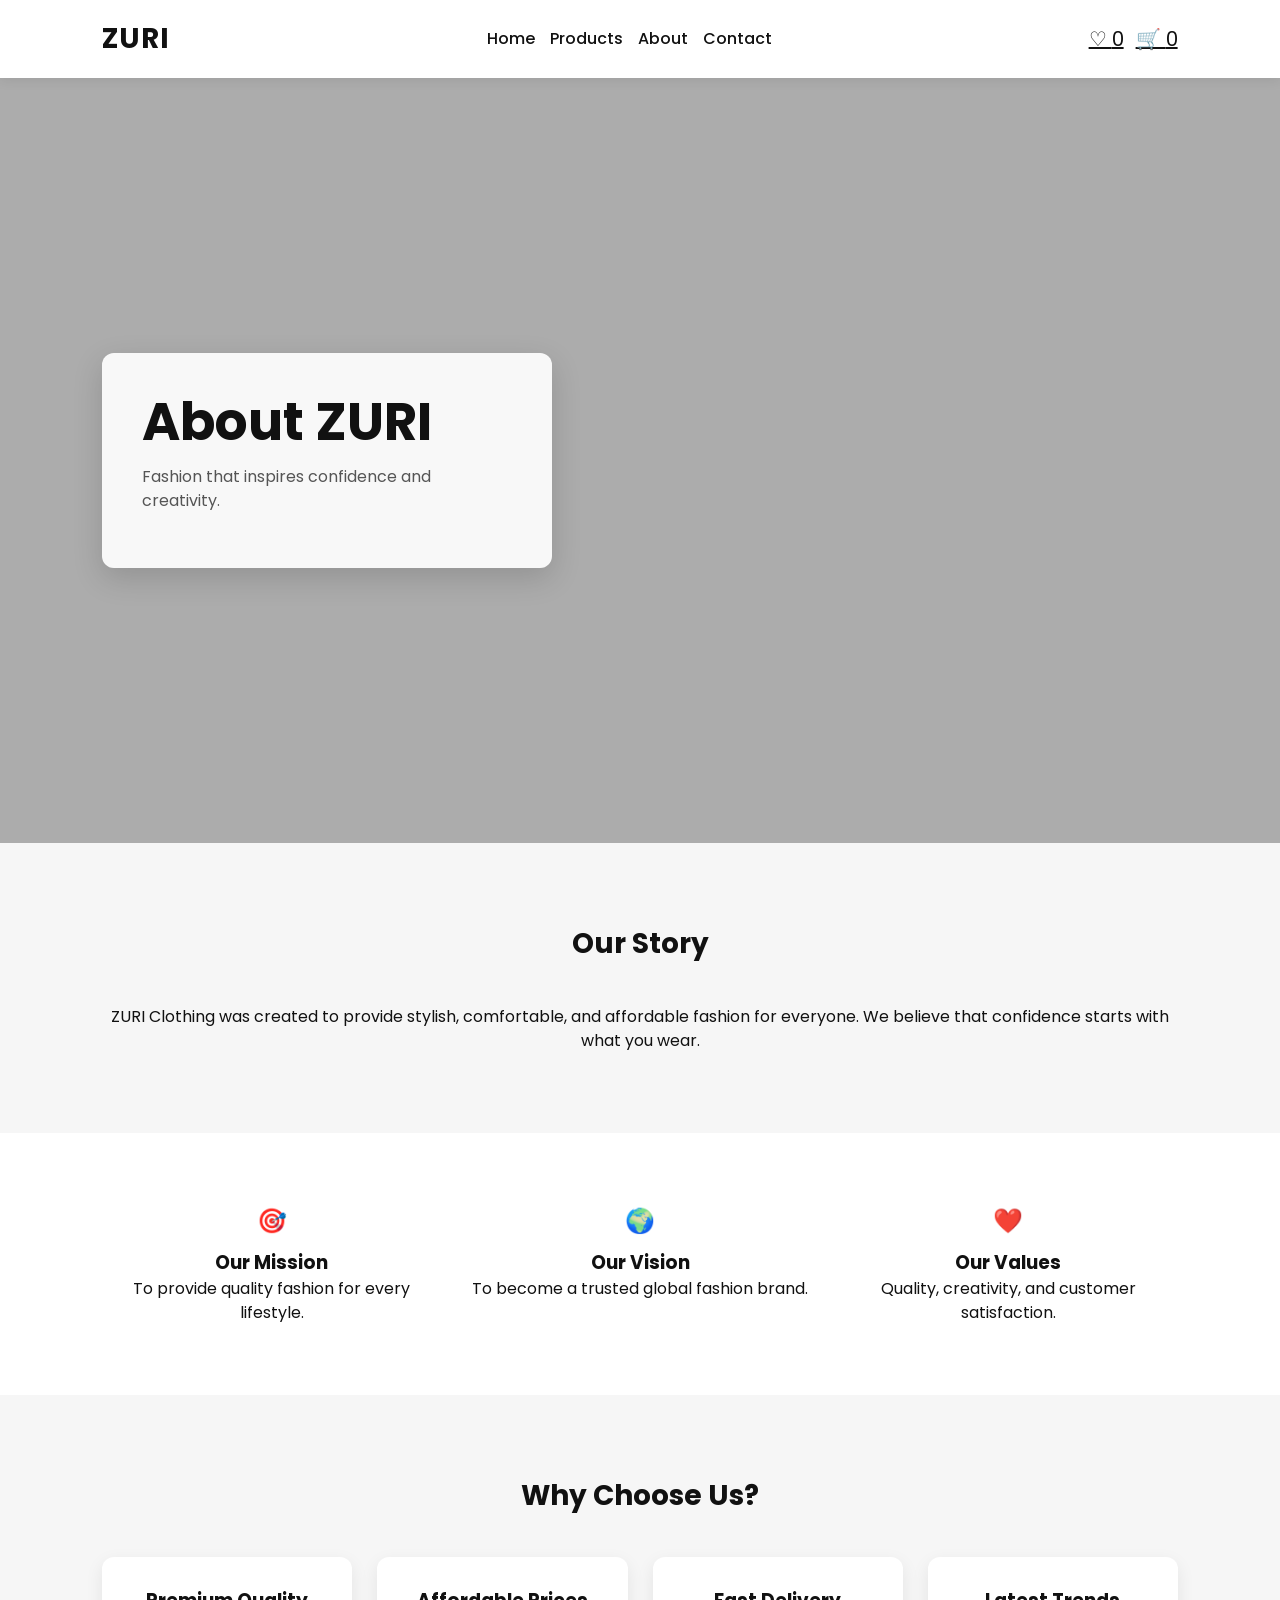
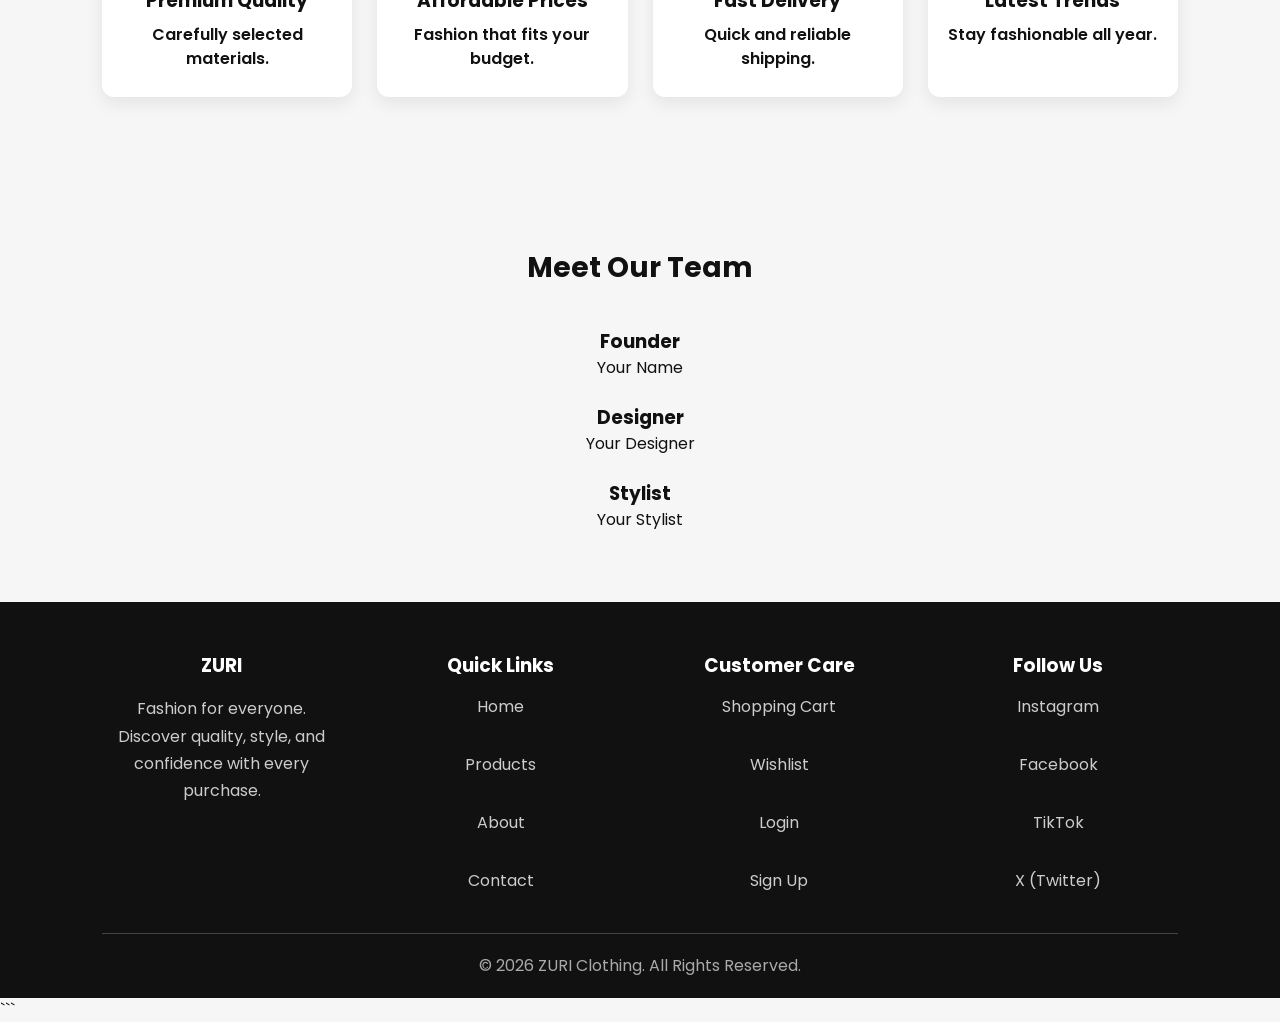
==== about.html @ 8f99bfe1 "made the footer changes to all the otther pages" ====
<!DOCTYPE html>
<html>

<head>

    <title>About | ZURI Clothing</title>

    <link rel="stylesheet" href="style.css">

    <link href="https://fonts.googleapis.com/css2?family=Poppins:wght@300;400;600;700&display=swap" rel="stylesheet">

</head>

<body>

<header>

<div class="logo">
<h2>ZURI</h2>
</div>

<nav>

<a href="index.html">Home</a>
<a href="products.html">Products</a>
<a href="about.html">About</a>
<a href="contact.html">Contact</a>

</nav>
<div class="icons">

<a href="wishlist.html">
♡ <span id="wishCount">0</span>
</a>

<a href="cart.html">
🛒 <span id="cartCount">0</span>
</a>

</div>

</header>

<section class="hero">

<div class="hero-text">

<h1>About ZURI</h1>

<p>
Fashion that inspires confidence and creativity.
</p>

</div>

</section>

<section class="categories">

<h2>Our Story</h2>

<p style="text-align:center; margin-top:20px;">

ZURI Clothing was created to provide stylish,
comfortable, and affordable fashion for everyone.
We believe that confidence starts with what you wear.

</p>

</section>

<section class="features">

<div>

<h2>🎯</h2>

<h3>Our Mission</h3>

<p>
To provide quality fashion for every lifestyle.
</p>

</div>

<div>

<h2>🌍</h2>

<h3>Our Vision</h3>

<p>
To become a trusted global fashion brand.
</p>

</div>

<div>

<h2>❤️</h2>

<h3>Our Values</h3>

<p>
Quality, creativity, and customer satisfaction.
</p>

</div>

</section>

<section class="products">

<h2>Why Choose Us?</h2>

<div class="product-box">

<div class="product">

<h3>Premium Quality</h3>

<p>
Carefully selected materials.
</p>

</div>

<div class="product">

<h3>Affordable Prices</h3>

<p>
Fashion that fits your budget.
</p>

</div>

<div class="product">

<h3>Fast Delivery</h3>

<p>
Quick and reliable shipping.
</p>

</div>

<div class="product">

<h3>Latest Trends</h3>

<p>
Stay fashionable all year.
</p>

</div>

</div>

</section>

<section class="newsletter">

<h2>Meet Our Team</h2>

<br>

<h3>Founder</h3>

<p>Your Name</p>

<br>

<h3>Designer</h3>

<p>Your Designer</p>

<br>

<h3>Stylist</h3>

<p>Your Stylist</p>

</section>

<footer>

<div class="footer-container">

<div class="footer-section">

<h3>ZURI</h3>

<p>
Fashion for everyone. Discover quality, style, and confidence with every purchase.
</p>

</div>

<div class="footer-section">

<h3>Quick Links</h3>

<a href="index.html">Home</a><br>

<a href="products.html">Products</a><br>

<a href="about.html">About</a><br>

<a href="contact.html">Contact</a>

</div>

<div class="footer-section">

<h3>Customer Care</h3>

<a href="cart.html">Shopping Cart</a><br>

<a href="wishlist.html">Wishlist</a><br>

<a href="login.html">Login</a><br>

<a href="signup.html">Sign Up</a>

</div>

<div class="footer-section">

<h3>Follow Us</h3>

<a href="#">Instagram</a><br>

<a href="#">Facebook</a><br>

<a href="#">TikTok</a><br>

<a href="#">X (Twitter)</a>

</div>

</div>

<hr>

<p class="copyright">

© 2026 ZURI Clothing. All Rights Reserved.

</p>

</footer>

<script src="script.js"></script>

</body>

</html>
```
---- style.css ----
* {
    margin: 0;
    padding: 0;
    box-sizing: border-box;
    font-family: 'Poppins', sans-serif;
}

body {
    background: #f6f6f6;
    color: #111;
    line-height: 1.5;
}

/* HEADER */
header {
    display: flex;
    justify-content: space-between;
    align-items: center;
    padding: 18px 8%;
    background: white;
    box-shadow: 0 2px 12px rgba(0,0,0,0.08);
    position: sticky;
    top: 0;
    z-index: 100;
}

.logo h2 {
    font-size: 28px;
    letter-spacing: 1px;
}

nav {
    display: flex;
    align-items: center;
    gap: 15px;
}

nav a {
    text-decoration: none;
    color: #111;
    font-weight: 500;
    position: relative;
    transition: 0.3s;
}

nav a::after {
    content: "";
    position: absolute;
    left: 0;
    bottom: -5px;
    width: 0%;
    height: 2px;
    background: #111;
    transition: 0.3s;
}

nav a:hover::after {
    width: 100%;
}

.icons {
    display: flex;
    align-items: center;
    gap: 12px;
}

.icons a {
    font-size: 20px;
    color: #111;
}

.icons input {
    padding: 8px 12px;
    border: 1px solid #ddd;
    border-radius: 6px;
    outline: none;
}

/* HERO */
.hero {
    height: 85vh;
    background: linear-gradient(rgba(0,0,0,0.3), rgba(0,0,0,0.3)),
        url("https://images.unsplash.com/photo-1483985988355-763728e1935?w=1400");
    background-size: cover;
    background-position: center;
    display: flex;
    align-items: center;
    padding-left: 8%;
}

.hero-text {
    background: rgba(255,255,255,0.92);
    padding: 40px;
    border-radius: 12px;
    max-width: 450px;
    box-shadow: 0 10px 30px rgba(0,0,0,0.15);
}

.hero-text h1 {
    font-size: 52px;
    line-height: 1.1;
}

.hero-text p {
    margin: 15px 0;
    color: #555;
}

.hero-text button {
    padding: 14px 28px;
    border: none;
    background: #111;
    color: white;
    cursor: pointer;
    border-radius: 6px;
    transition: 0.3s;
}

.hero-text button:hover {
    background: #333;
    transform: translateY(-2px);
}

/* CATEGORIES */
.categories {
    padding: 80px 8%;
}

.categories h2 {
    text-align: center;
    margin-bottom: 40px;
    font-size: 28px;
}

.category-box {
    display: grid;
    grid-template-columns: repeat(auto-fit, minmax(180px, 1fr));
    gap: 20px;
}

.card {
    background: white;
    height: 160px;
    display: flex;
    justify-content: center;
    align-items: center;
    font-size: 22px;
    border-radius: 12px;
    box-shadow: 0 6px 18px rgba(0,0,0,0.08);
    transition: 0.3s;
    cursor: pointer;
}

.card:hover {
    transform: translateY(-8px);
    box-shadow: 0 10px 25px rgba(0,0,0,0.12);
}

/* PRODUCTS */
.products {
    padding: 80px 8%;
}

.products h2 {
    text-align: center;
    margin-bottom: 40px;
    font-size: 28px;
}

.product-box {
    display: grid;
    grid-template-columns: repeat(auto-fit, minmax(220px, 1fr));
    gap: 25px;
}

.product {
    background: white;
    padding: 18px;
    text-align: center;
    border-radius: 12px;
    box-shadow: 0 6px 18px rgba(0,0,0,0.08);
    position: relative;
    transition: 0.3s;
}

.product:hover {
    transform: translateY(-8px);
}

.product img {
    width: 100%;
    border-radius: 8px;
}

.product h3 {
    margin-top: 12px;
}

.product p {
    margin: 8px 0;
    font-weight: 600;
}

.product button {
    width: 100%;
    margin-top: 10px;
    padding: 10px;
    border: none;
    background: #111;
    color: white;
    border-radius: 6px;
    cursor: pointer;
    transition: 0.3s;
}

.product button:hover {
    background: #444;
}

/* SALE BADGE */
.sale {
    position: absolute;
    top: 12px;
    left: 12px;
    background: #e60023;
    color: white;
    padding: 4px 10px;
    border-radius: 20px;
    font-size: 12px;
}

/* FEATURES */
.features {
    padding: 70px 8%;
    background: white;
    display: grid;
    grid-template-columns: repeat(auto-fit, minmax(200px, 1fr));
    text-align: center;
    gap: 30px;
}

.features h3 {
    margin-top: 10px;
}

/* NEWSLETTER */
.newsletter {
    padding: 70px 8%;
    text-align: center;
}

.newsletter h2 {
    font-size: 28px;
    margin-bottom: 15px;
}

.newsletter input {
    padding: 12px;
    width: 280px;
    border: 1px solid #ddd;
    border-radius: 6px;
    outline: none;
}

.newsletter button {
    padding: 12px 18px;
    background: #111;
    color: white;
    border: none;
    border-radius: 6px;
    cursor: pointer;
    margin-left: 5px;
}

.newsletter button:hover {
    background: #333;
}

/* FOOTER */
footer {
    background: #111;
    color: white;
    text-align: center;
    padding: 40px;
}

/* MOBILE */
@media (max-width: 768px) {

    header {
        flex-direction: column;
        gap: 10px;
    }

    .hero {
        padding: 20px;
        justify-content: center;
        text-align: center;
    }

    .hero-text {
        width: 100%;
    }

    .hero-text h1 {
        font-size: 32px;
    }

    .icons input {
        width: 120px;
    }
}

footer{

background:#111;

color:white;

padding:50px 8% 20px;

}

.footer-container{

display:grid;

grid-template-columns:repeat(auto-fit,minmax(200px,1fr));

gap:40px;

margin-bottom:30px;

}

.footer-section h3{

margin-bottom:15px;

}

.footer-section p{

color:#ccc;

line-height:1.7;

}

.footer-section a{

display:block;

text-decoration:none;

color:#ccc;

margin-bottom:10px;

transition:.3s;

}

.footer-section a:hover{

color:white;

padding-left:5px;

}

footer hr{

border:0;

height:1px;

background:#444;

margin:20px 0;

}

.copyright{

text-align:center;

color:#aaa;

}
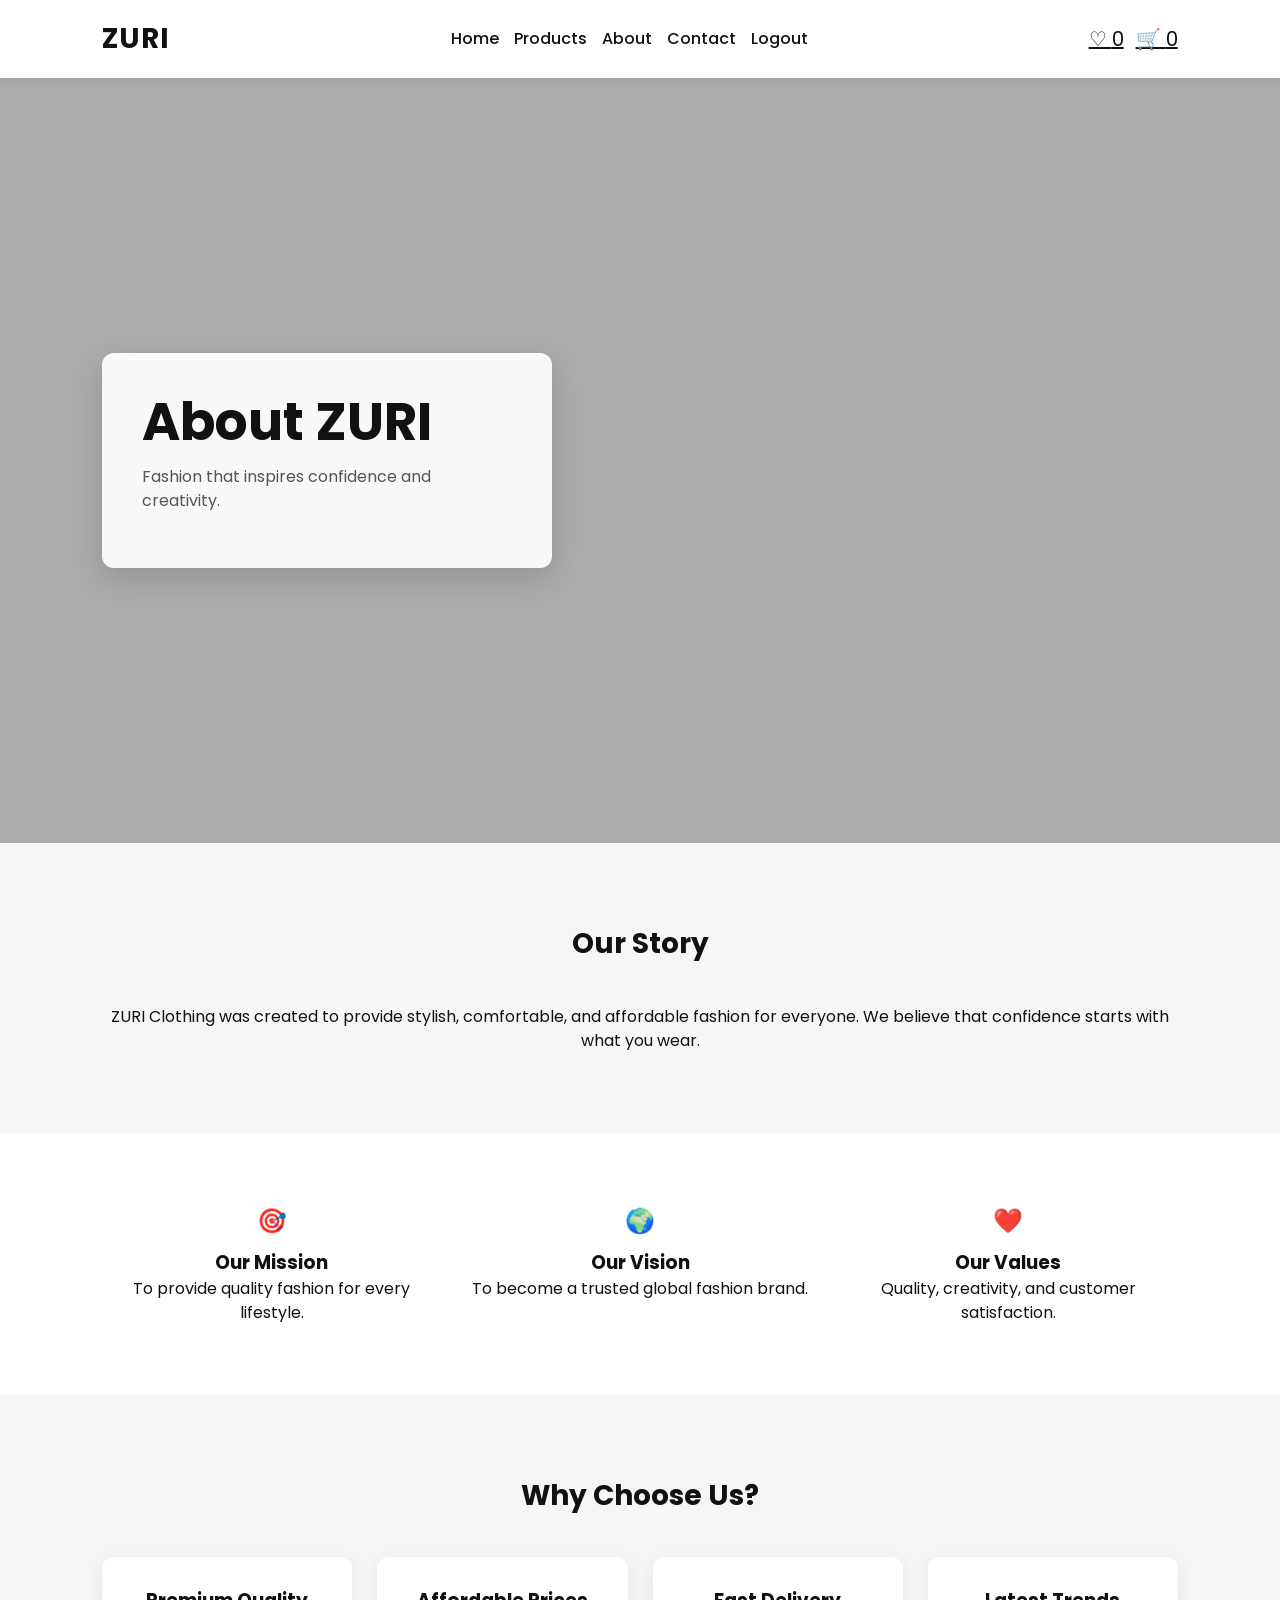
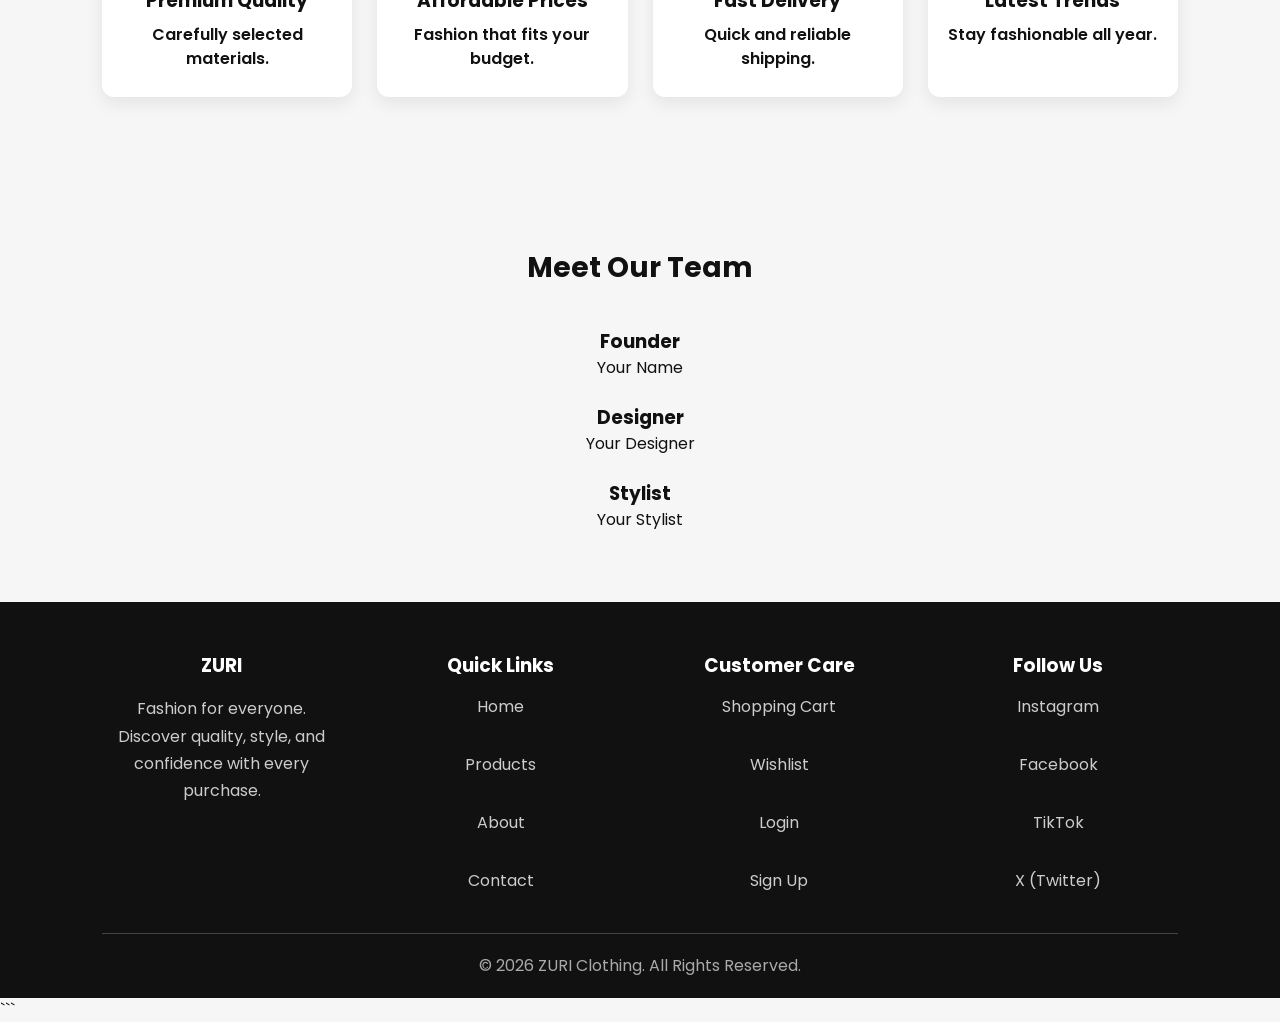
==== commit de09df52: "added a loggout button to the navbar" ====
--- a/about.html
+++ b/about.html
@@ -26,6 +26,7 @@
 <a href="products.html">Products</a>
 <a href="about.html">About</a>
 <a href="contact.html">Contact</a>
+<a href="#" onclick="logout()">Logout</a>
 
 </nav>
 <div class="icons">
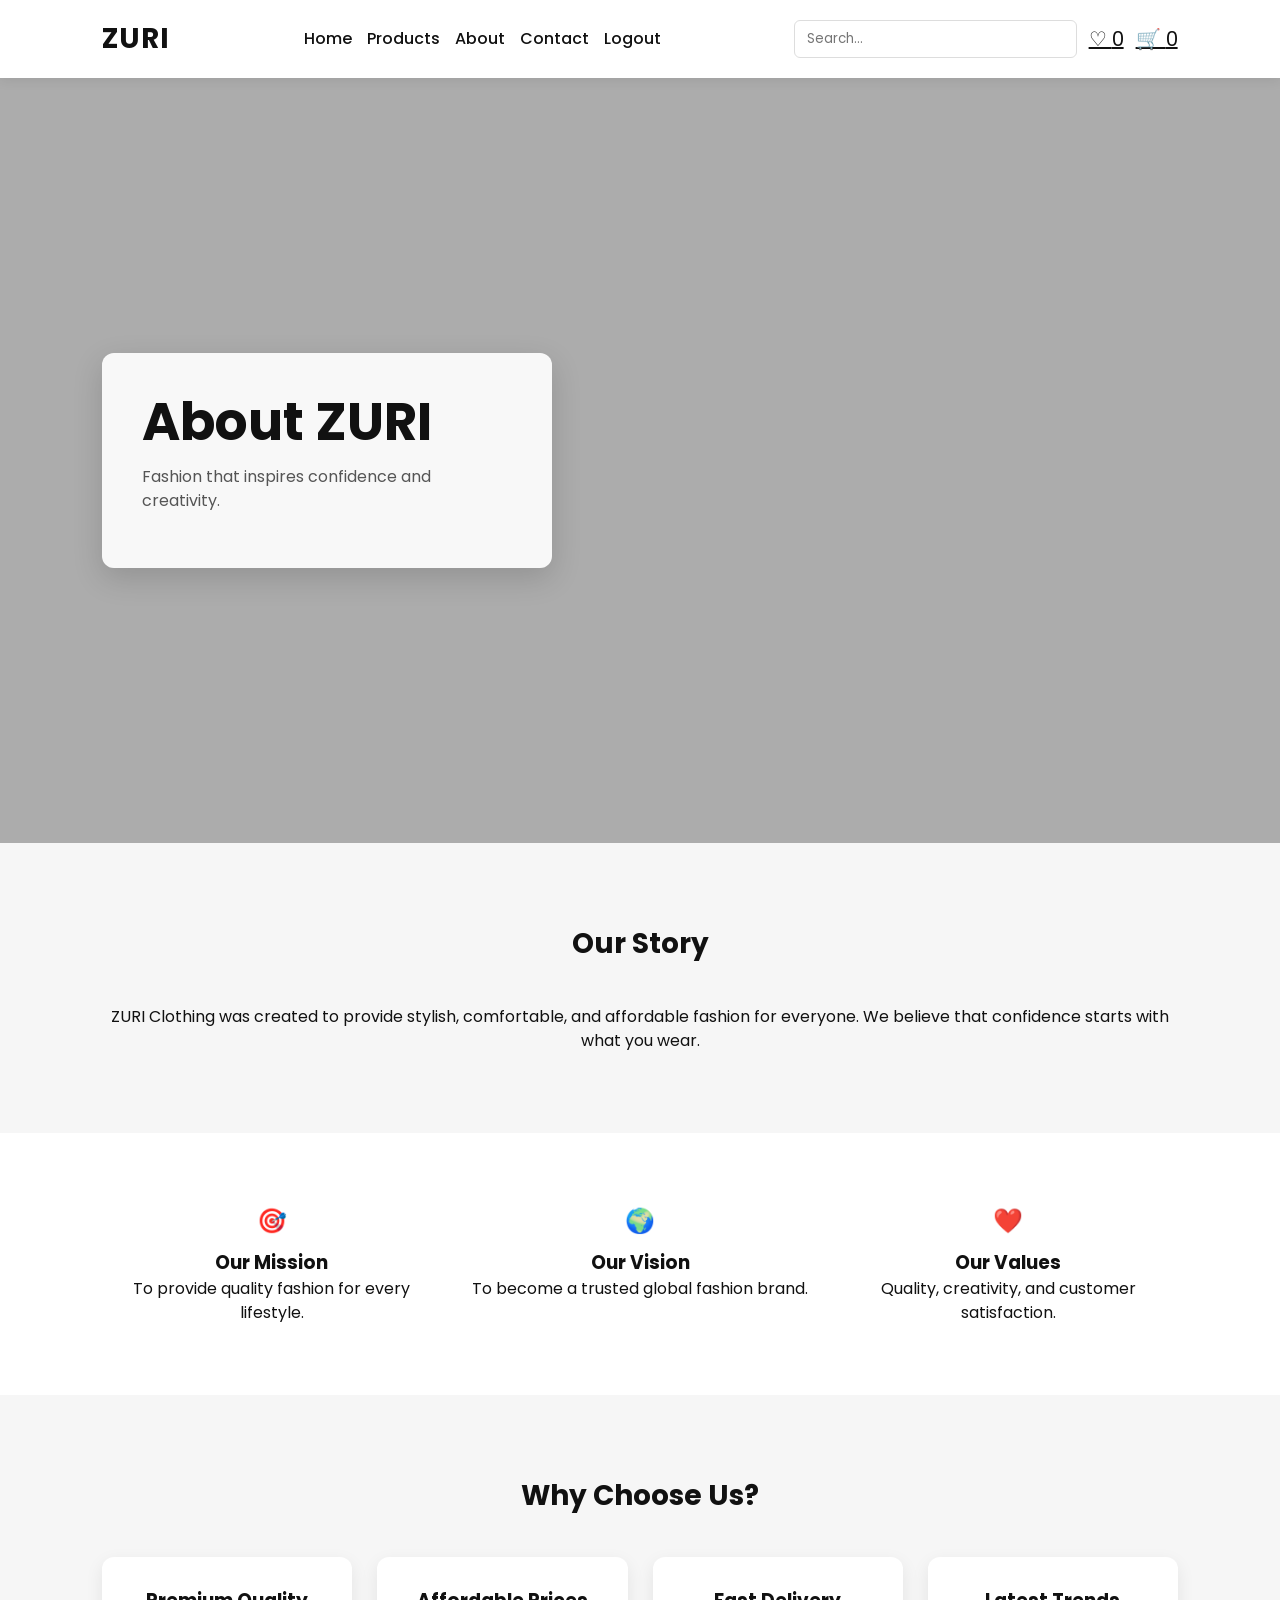
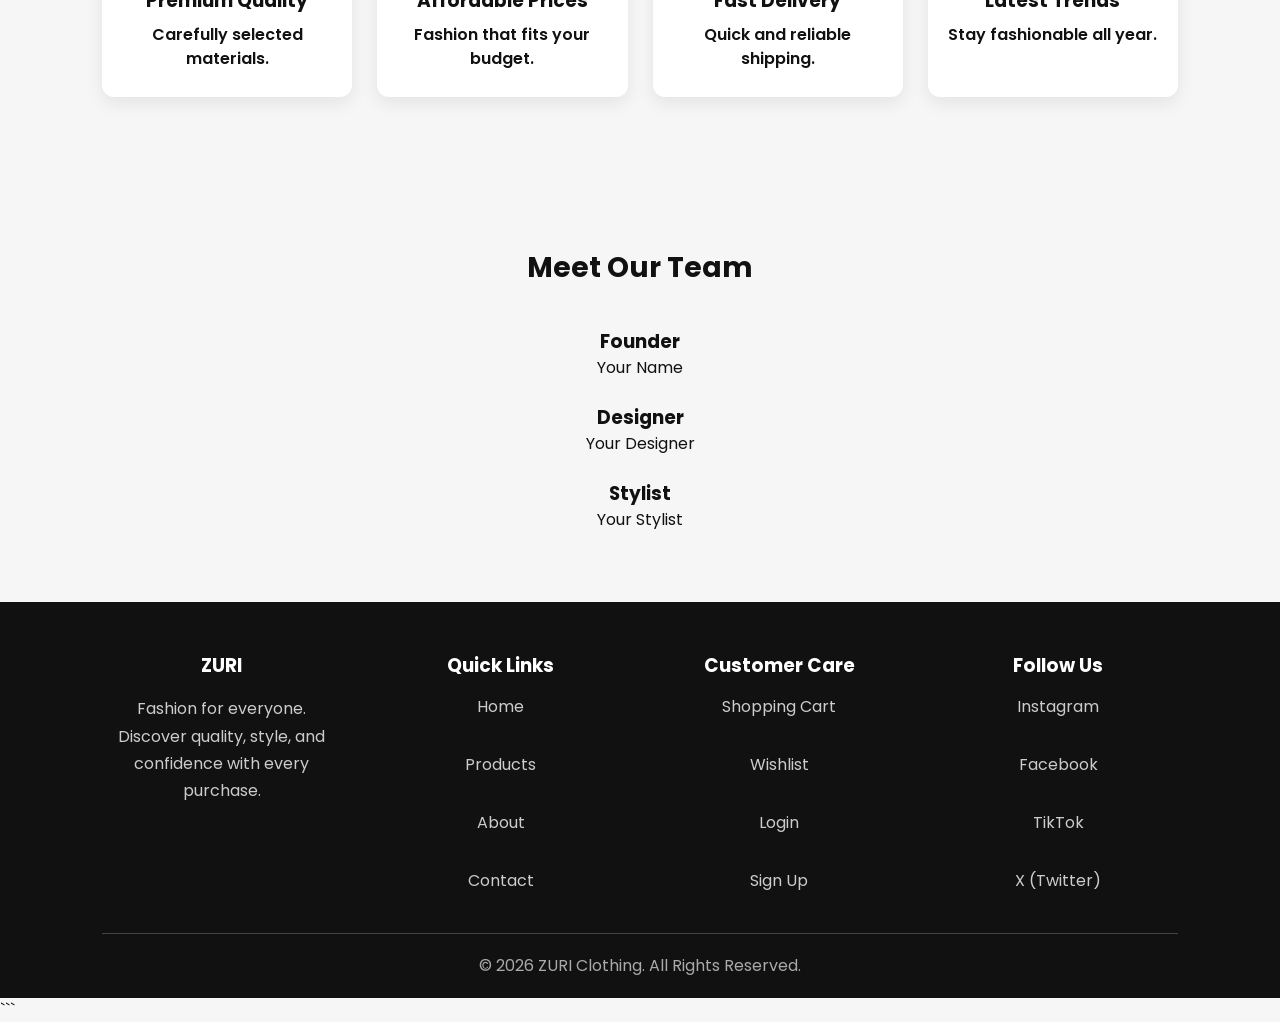
==== commit 681388f1: "added a serch button" ====
--- a/about.html
+++ b/about.html
@@ -29,7 +29,10 @@
 <a href="#" onclick="logout()">Logout</a>
 
 </nav>
+
 <div class="icons">
+
+<input type="text" id="search" placeholder="Search...">
 
 <a href="wishlist.html">
 ♡ <span id="wishCount">0</span>
@@ -42,7 +45,6 @@
 </div>
 
 </header>
-
 <section class="hero">
 
 <div class="hero-text">
--- a/style.css
+++ b/style.css
@@ -389,3 +389,122 @@
 
 }
 
+.auth-page{
+    background:#f5f5f5;
+    height:100vh;
+    display:flex;
+    justify-content:center;
+    align-items:center;
+}
+
+.auth-box{
+
+    width:400px;
+    background:white;
+    padding:40px;
+    border-radius:15px;
+    box-shadow:0 10px 30px rgba(0,0,0,.1);
+
+}
+
+.auth-box h2{
+
+    text-align:center;
+    margin-bottom:10px;
+    color:#111;
+    font-size:32px;
+
+}
+
+.auth-box p{
+
+    text-align:center;
+    color:#777;
+    margin-bottom:25px;
+
+}
+
+.auth-box input{
+
+    width:100%;
+    padding:14px;
+    margin-bottom:18px;
+    border:1px solid #ddd;
+    border-radius:8px;
+    outline:none;
+    transition:.3s;
+    font-size:15px;
+
+}
+
+.auth-box input:focus{
+
+    border-color:#111;
+
+}
+
+.auth-box button{
+
+    width:100%;
+    padding:14px;
+    background:#111;
+    color:white;
+    border:none;
+    border-radius:8px;
+    cursor:pointer;
+    font-size:16px;
+    transition:.3s;
+
+}
+
+.auth-box button:hover{
+
+    background:#444;
+
+}
+
+.auth-box a{
+
+    color:#111;
+    text-decoration:none;
+    font-weight:600;
+
+}
+
+.auth-box a:hover{
+
+    text-decoration:underline;
+
+}
+
+.auth-logo{
+
+    text-align:center;
+    margin-bottom:25px;
+
+}
+
+.auth-logo h1{
+
+    font-size:38px;
+    letter-spacing:2px;
+
+}
+
+.auth-logo span{
+
+    color:#888;
+
+}
+
+@media(max-width:500px){
+
+.auth-box{
+
+    width:90%;
+    padding:30px 20px;
+
+}
+
+}
+
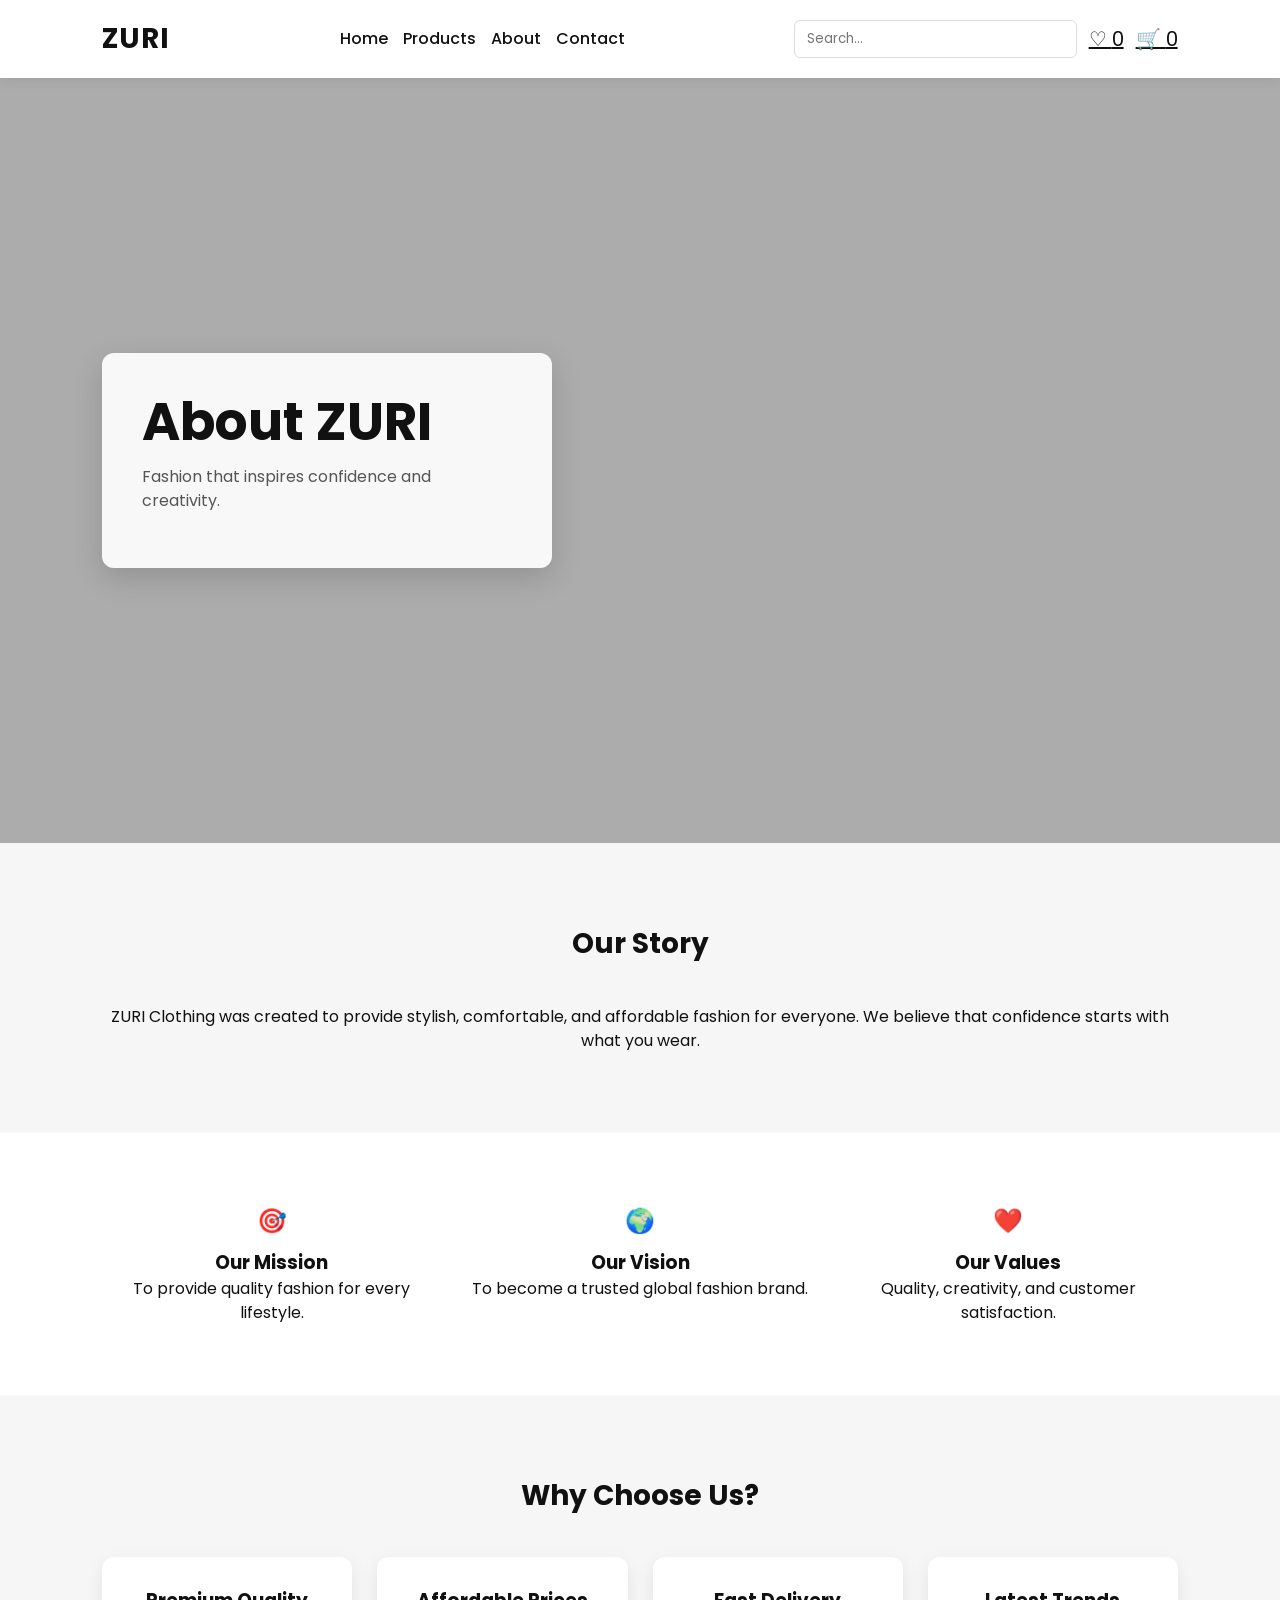
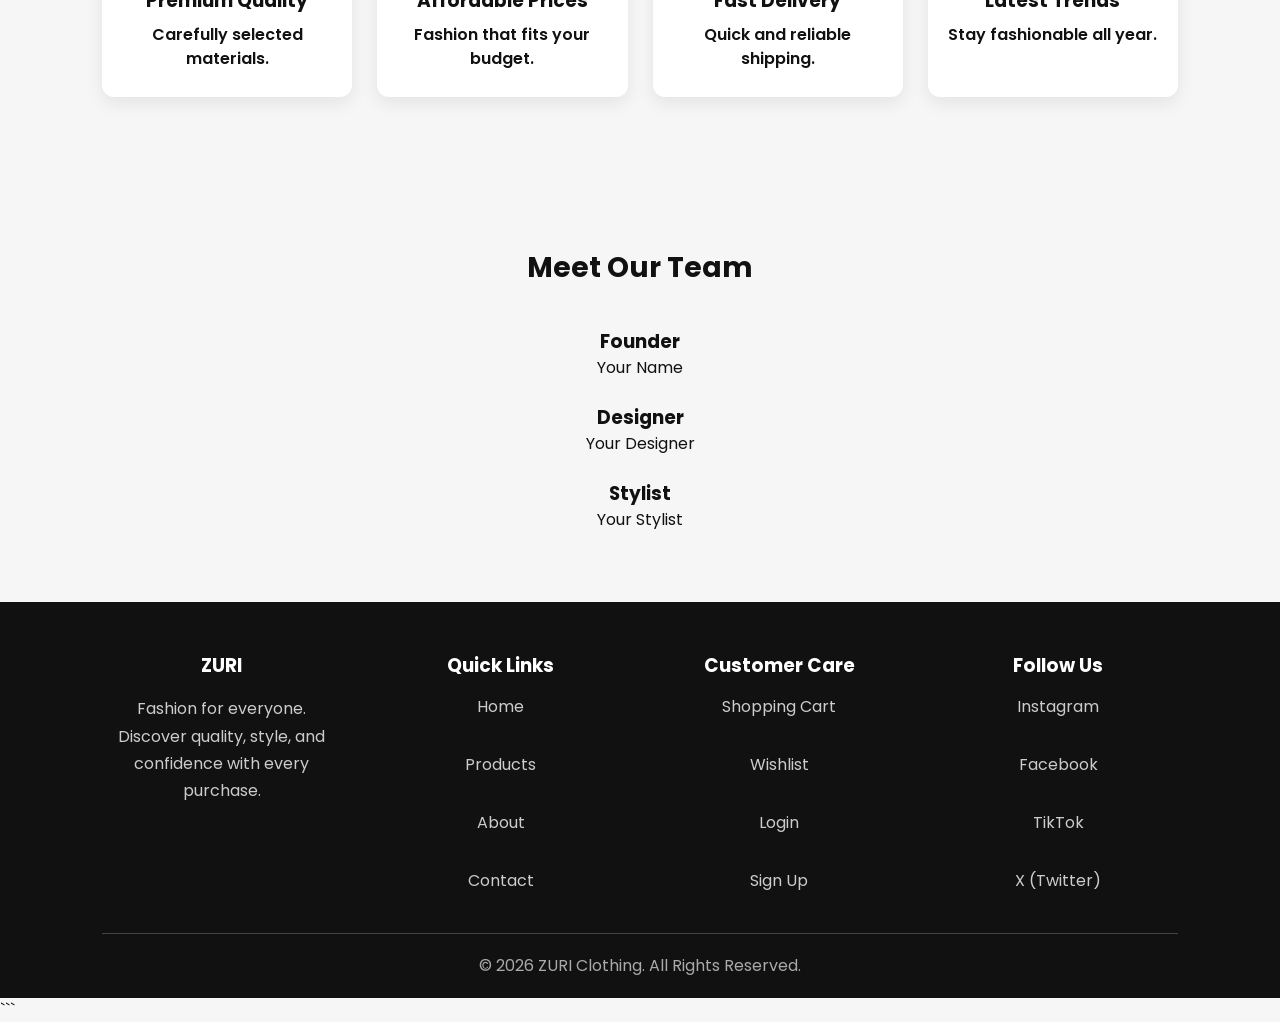
==== commit 2753c5cd: "hide the logout button unless on is logged in" ====
--- a/about.html
+++ b/about.html
@@ -26,8 +26,12 @@
 <a href="products.html">Products</a>
 <a href="about.html">About</a>
 <a href="contact.html">Contact</a>
-<a href="#" onclick="logout()">Logout</a>
-
+<a href="#"
+   id="logoutLink"
+   onclick="logout()"
+   style="display:none;">
+    Logout
+</a>
 </nav>
 
 <div class="icons">
--- a/style.css
+++ b/style.css
@@ -507,4 +507,25 @@
 }
 
 }
-
+#welcomeUser{
+
+    font-weight:600;
+    color:#111;
+    margin-right:15px;
+
+}
+
+#welcomeUser a{
+
+    text-decoration:none;
+    color:#111;
+    font-weight:600;
+
+}
+
+#welcomeUser a:hover{
+
+    color:#777;
+
+}
+
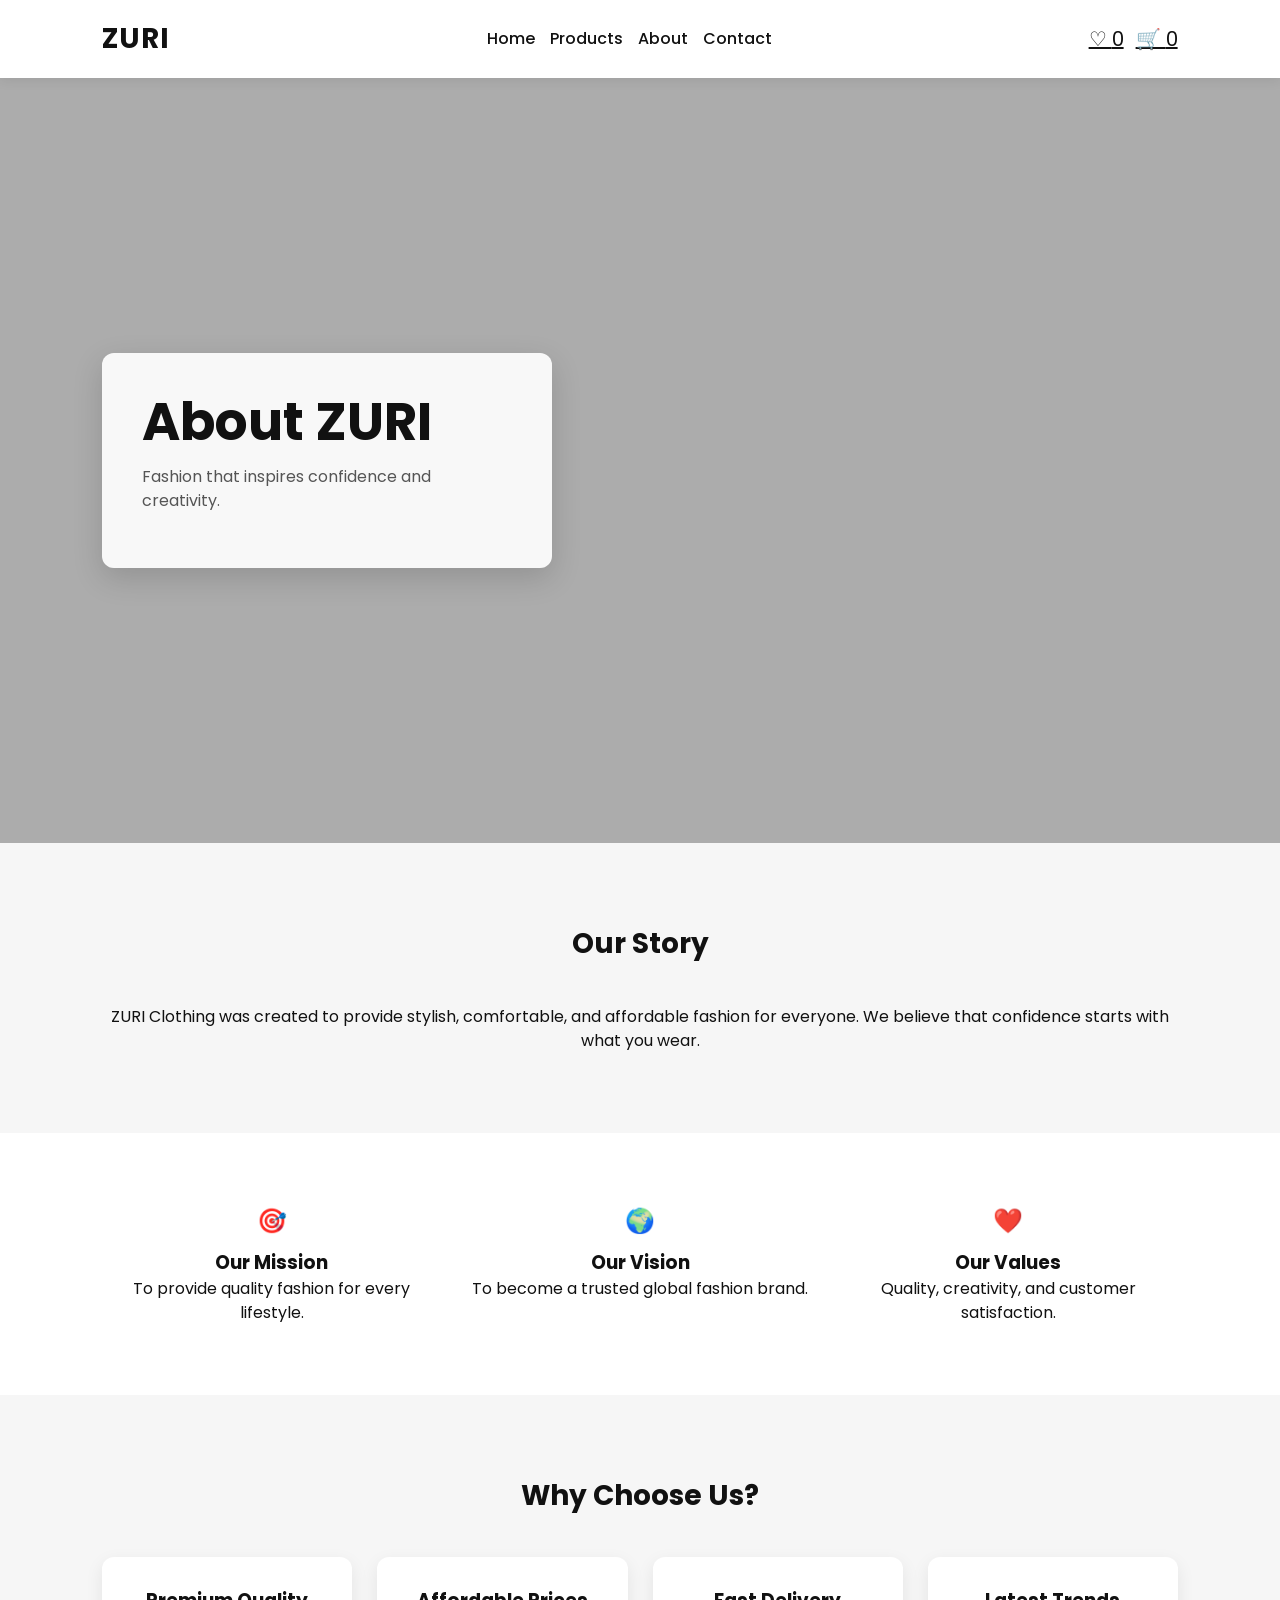
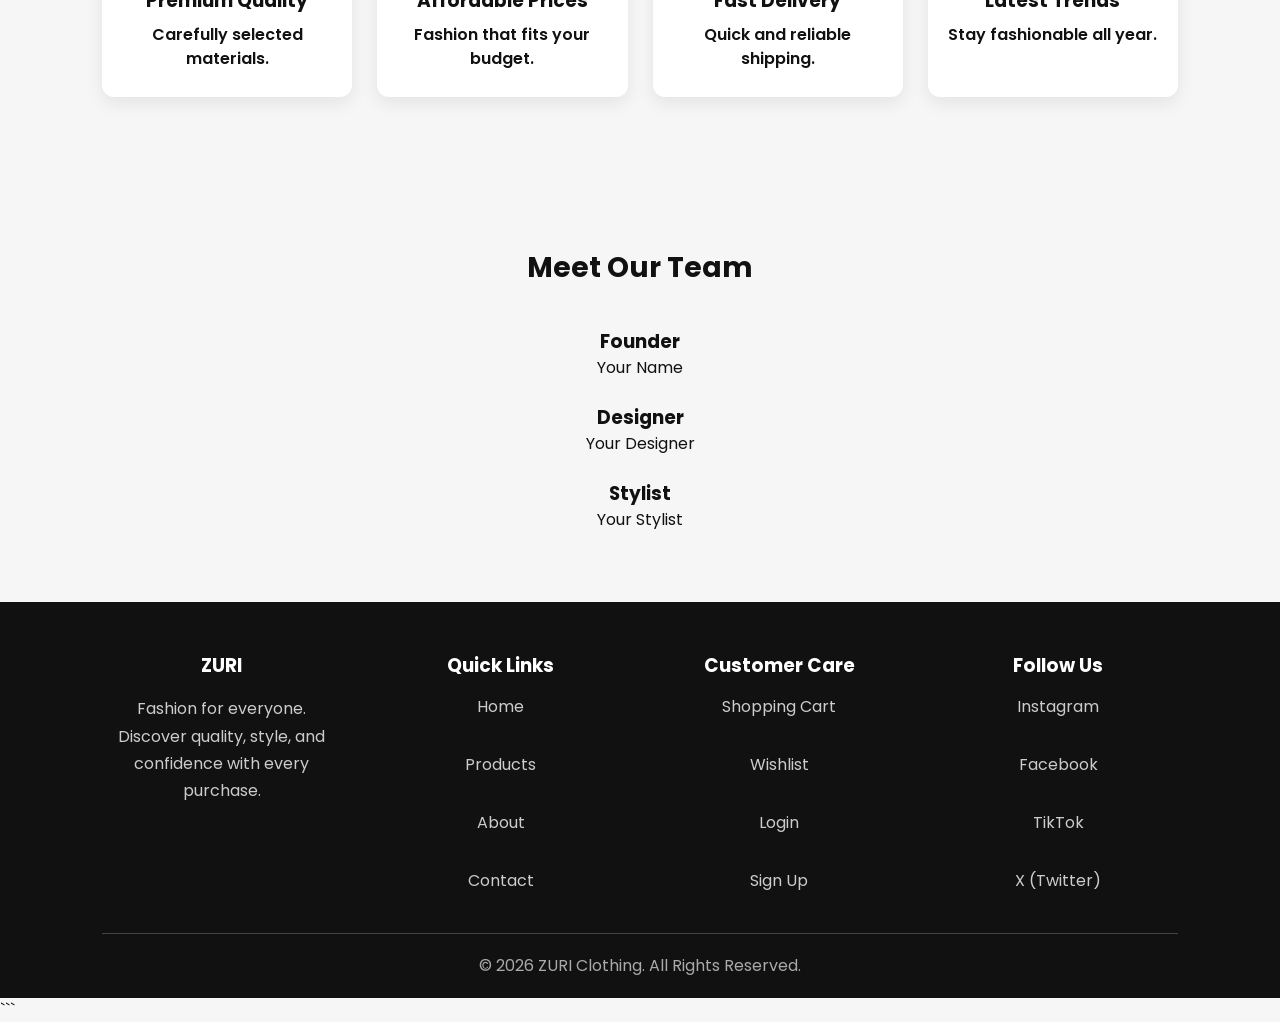
==== commit 8369f554: "fixed a navbar flexibility issue" ====
--- a/about.html
+++ b/about.html
@@ -36,7 +36,7 @@
 
 <div class="icons">
 
-<input type="text" id="search" placeholder="Search...">
+
 
 <a href="wishlist.html">
 ♡ <span id="wishCount">0</span>
--- a/style.css
+++ b/style.css
@@ -528,4 +528,33 @@
     color:#777;
 
 }
-
+/* PRODUCT SEARCH */
+
+.product-search{
+
+    display:flex;
+    justify-content:center;
+    margin:30px 0;
+
+}
+
+.product-search input{
+
+    width:400px;
+    max-width:90%;
+    padding:14px 18px;
+    border:1px solid #ddd;
+    border-radius:30px;
+    outline:none;
+    font-size:16px;
+    transition:.3s;
+
+}
+
+.product-search input:focus{
+
+    border-color:#111;
+    box-shadow:0 0 8px rgba(0,0,0,.15);
+
+}
+
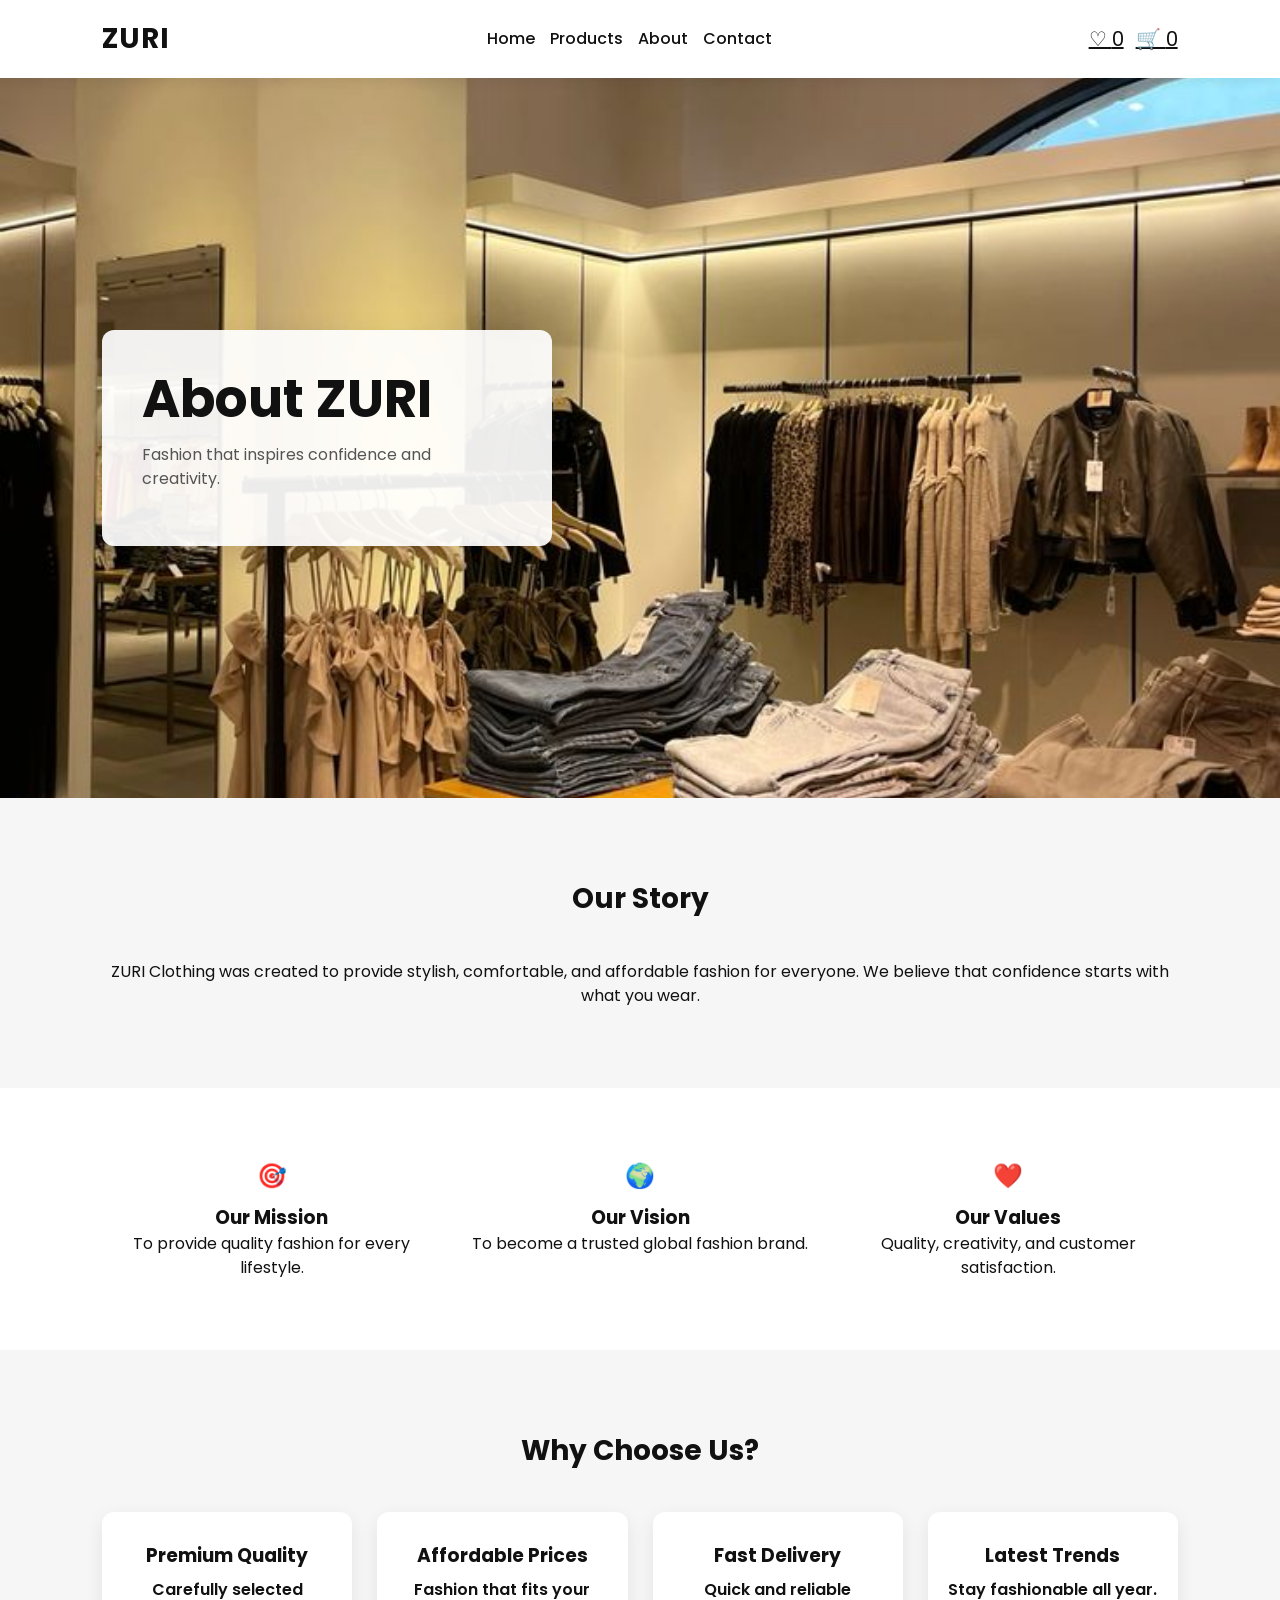
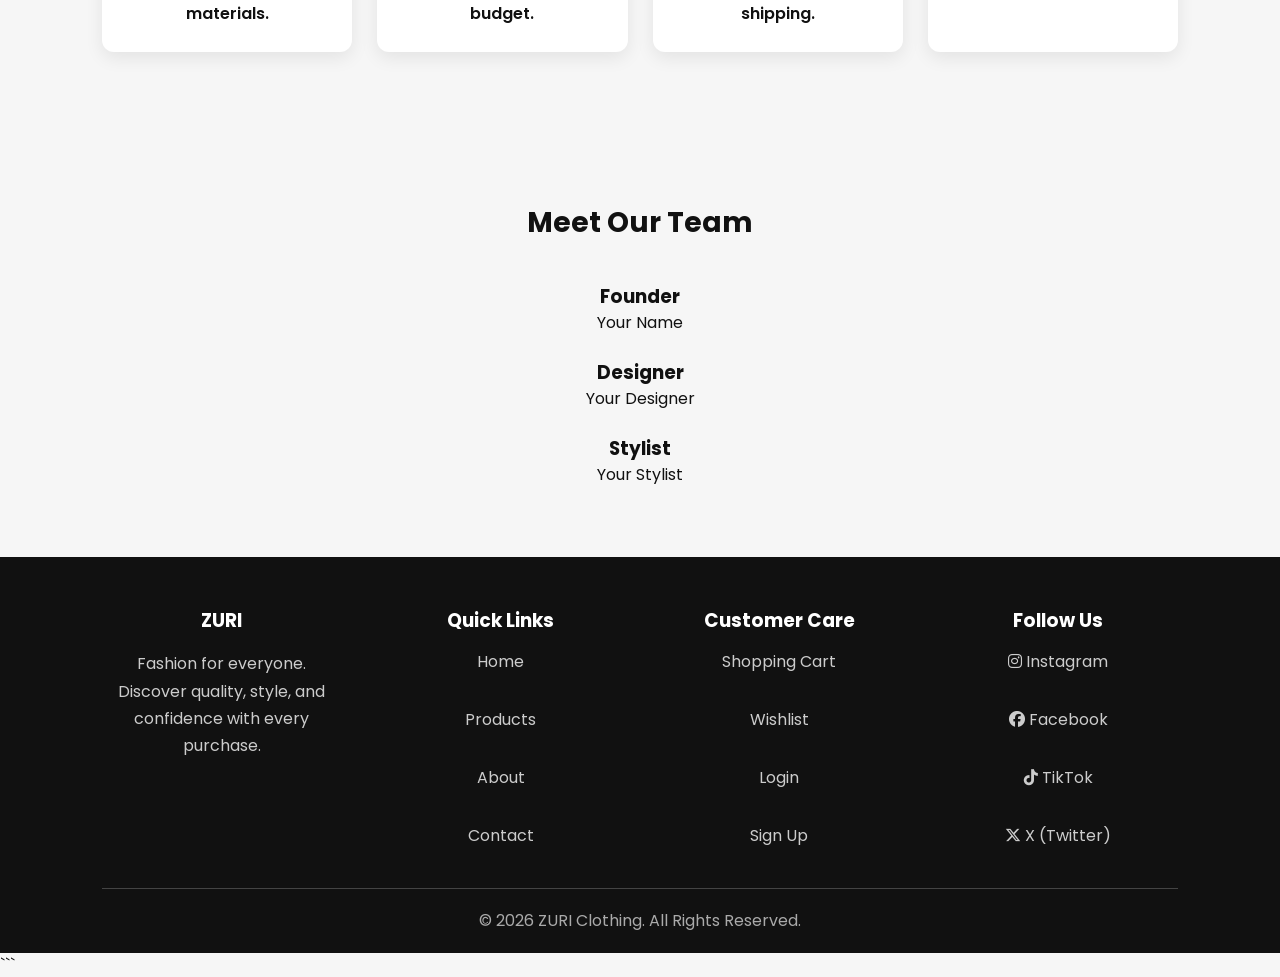
==== commit c3f840a8: "made the social media linkson footer active" ====
--- a/about.html
+++ b/about.html
@@ -7,7 +7,8 @@
     <title>About | ZURI Clothing</title>
 
     <link rel="stylesheet" href="style.css">
-
+<link rel="stylesheet"
+href="https://cdnjs.cloudflare.com/ajax/libs/font-awesome/6.6.0/css/all.min.css">
     <link href="https://fonts.googleapis.com/css2?family=Poppins:wght@300;400;600;700&display=swap" rel="stylesheet">
 
 </head>
@@ -237,13 +238,21 @@
 
 <h3>Follow Us</h3>
 
-<a href="#">Instagram</a><br>
-
-<a href="#">Facebook</a><br>
-
-<a href="#">TikTok</a><br>
-
-<a href="#">X (Twitter)</a>
+<a href="https://www.instagram.com/" target="_blank">
+    <i class="fab fa-instagram"></i> Instagram
+</a><br>
+
+<a href="https://www.facebook.com/" target="_blank">
+    <i class="fab fa-facebook"></i> Facebook
+</a><br>
+
+<a href="https://www.tiktok.com/" target="_blank">
+    <i class="fab fa-tiktok"></i> TikTok
+</a><br>
+
+<a href="https://x.com/" target="_blank">
+    <i class="fab fa-x-twitter"></i> X (Twitter)
+</a>
 
 </div>
 
--- a/style.css
+++ b/style.css
@@ -557,4 +557,27 @@
     box-shadow:0 0 8px rgba(0,0,0,.15);
 
 }
-
+.hero{
+    height:80vh;
+    background:url("images/hero-banner.jpg");
+    background-size:cover;
+    background-position:center;
+    display:flex;
+    align-items:center;
+    padding-left:8%;
+}
+.card-img-top{
+    height:300px;
+    object-fit:cover;
+} 
+.category-img{
+    height:220px;
+    object-fit:cover;
+}
+
+.product img{
+    width:100%;
+    height:280px;
+    object-fit:cover;
+    border-radius:8px;
+}
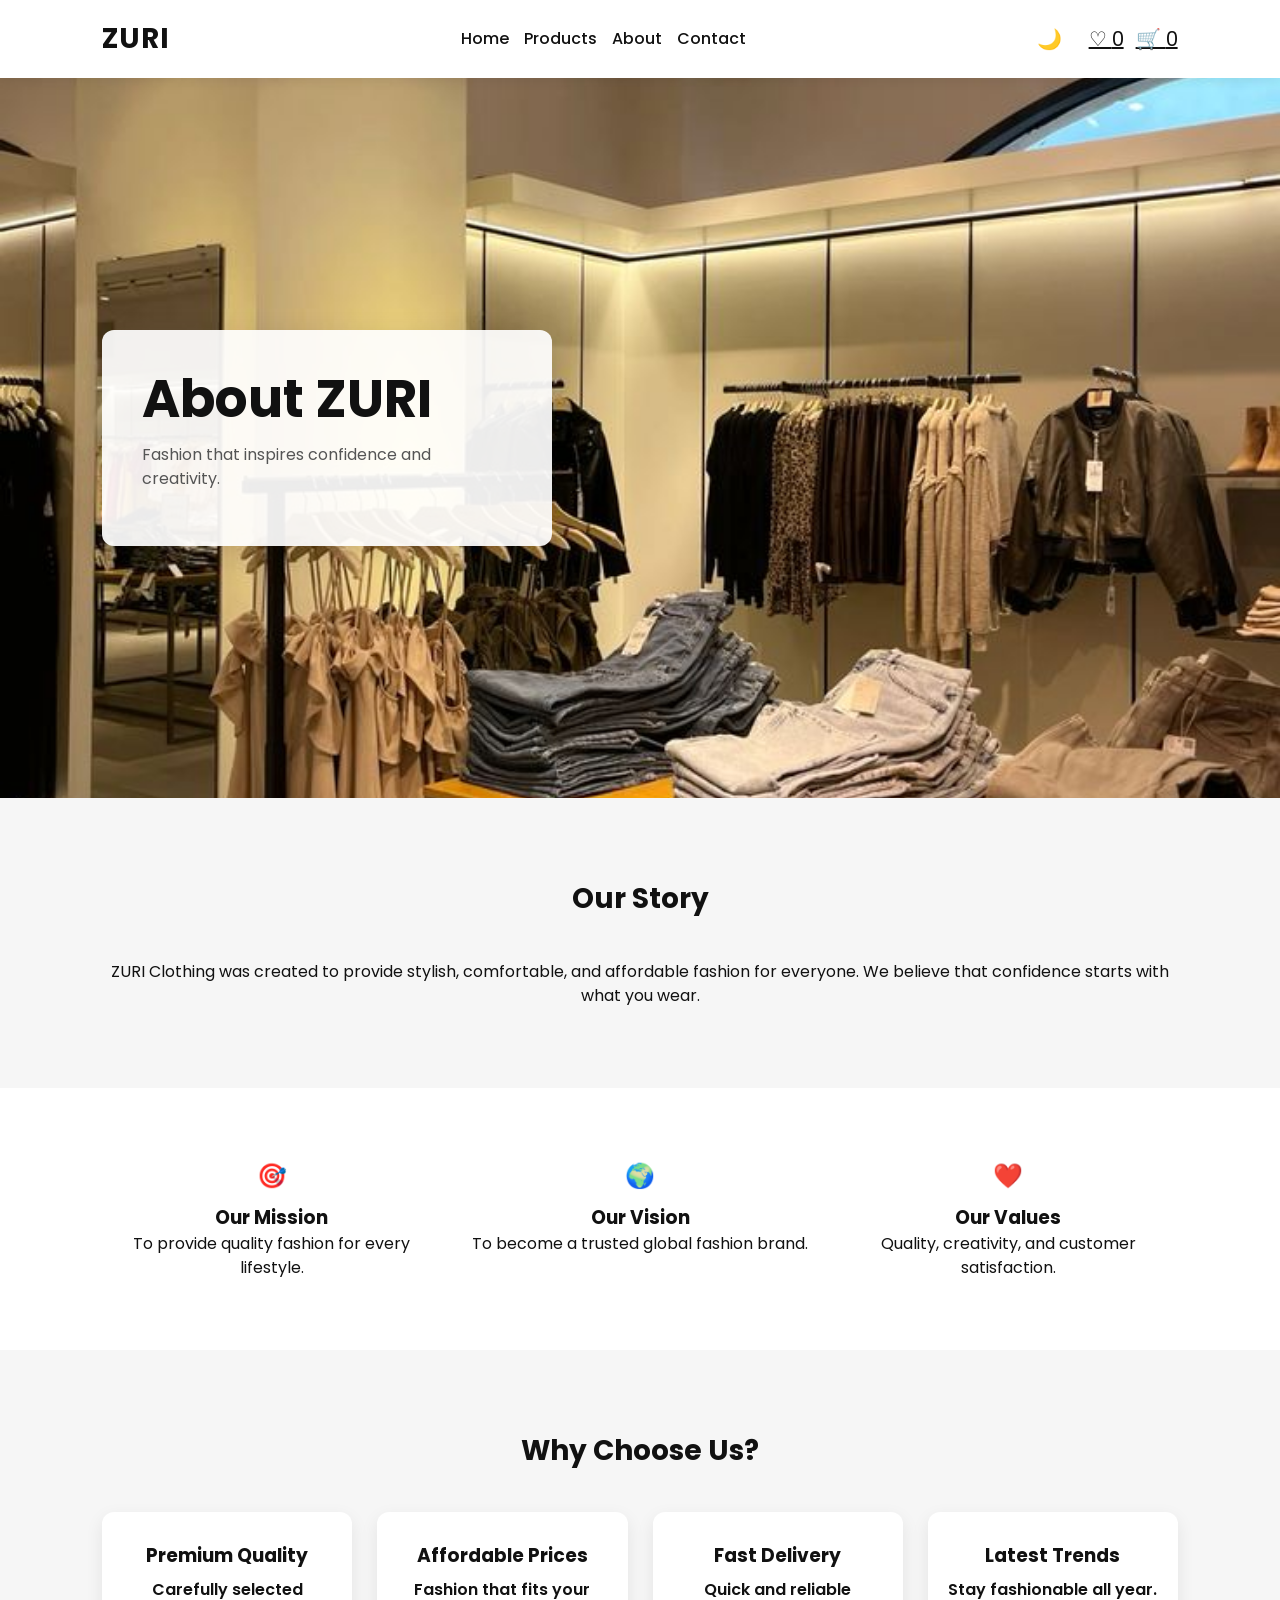
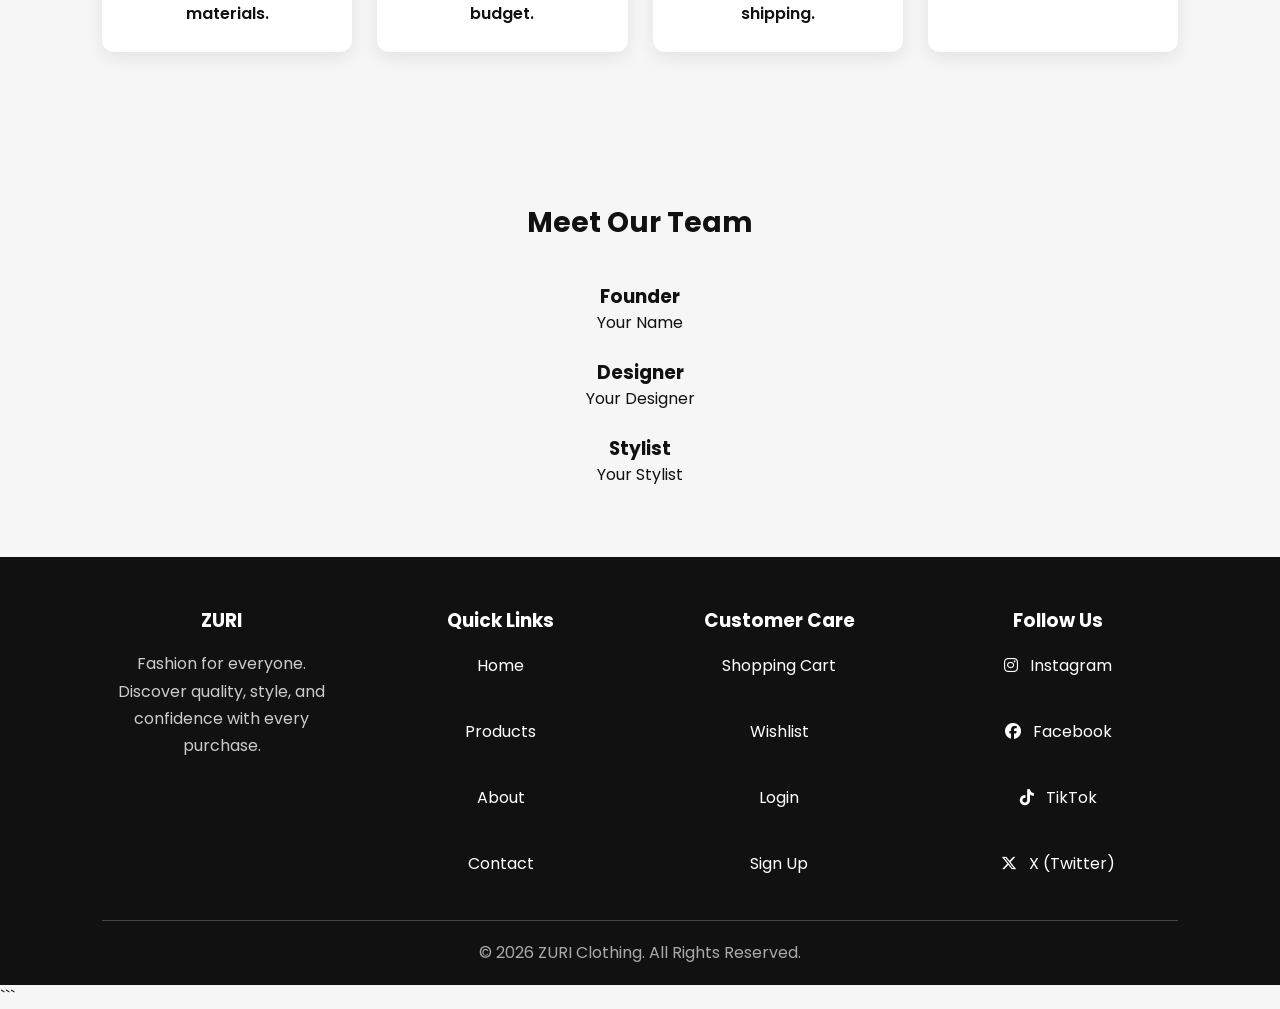
==== commit ca19fb4e: "added dackmode option" ====
--- a/about.html
+++ b/about.html
@@ -38,7 +38,9 @@
 <div class="icons">
 
 
-
+<button id="darkModeBtn" onclick="toggleDarkMode()">
+    🌙
+</button>
 <a href="wishlist.html">
 ♡ <span id="wishCount">0</span>
 </a>
--- a/style.css
+++ b/style.css
@@ -580,4 +580,98 @@
     height:280px;
     object-fit:cover;
     border-radius:8px;
+}
+.footer-newsletter{
+    text-align:center;
+    margin:30px 0;
+}
+
+.footer-newsletter input{
+    width:300px;
+    max-width:90%;
+    padding:10px;
+    border-radius:6px;
+    border:1px solid #ccc;
+    margin:10px;
+}
+
+.footer-newsletter button{
+    padding:10px 20px;
+    border:none;
+    background:#000;
+    color:#fff;
+    border-radius:6px;
+    cursor:pointer;
+    transition:.3s;
+}
+
+.footer-newsletter button:hover{
+    background:#444;
+}
+
+.footer-section a{
+    text-decoration:none;
+    color:white;
+    line-height:2;
+}
+
+.footer-section a:hover{
+    color:#d4af37;
+}
+
+.footer-section i{
+    margin-right:8px;
+}
+/* Dark Mode */
+
+body.dark-mode{
+    background:#121212;
+    color:white;
+}
+
+body.dark-mode header{
+    background:#1d1d1d;
+}
+
+body.dark-mode nav a{
+    color:white;
+}
+
+body.dark-mode .card,
+body.dark-mode .product,
+body.dark-mode .footer-section,
+body.dark-mode .newsletter,
+body.dark-mode .categories,
+body.dark-mode .features,
+body.dark-mode .products{
+    background:#1f1f1f;
+    color:white;
+}
+
+body.dark-mode footer{
+    background:#000;
+}
+
+body.dark-mode input,
+body.dark-mode textarea{
+    background:#333;
+    color:white;
+    border:1px solid #555;
+}
+
+body.dark-mode button{
+    background:#444;
+    color:white;
+}
+
+body.dark-mode button:hover{
+    background:#666;
+}
+
+#darkModeBtn{
+    border:none;
+    background:none;
+    cursor:pointer;
+    font-size:20px;
+    margin-right:15px;
 }
